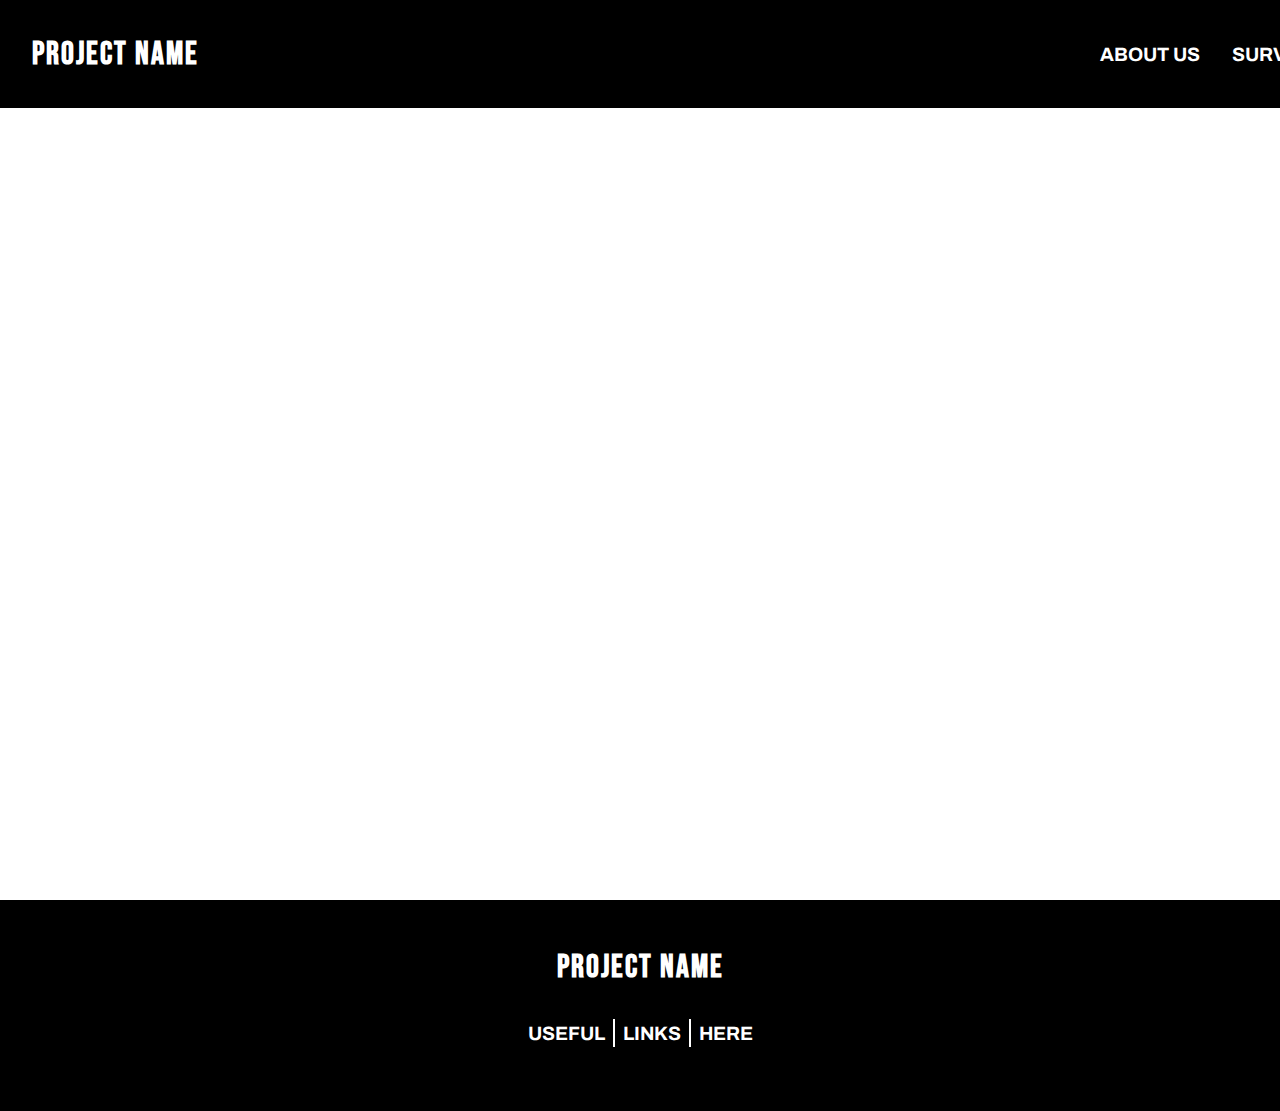
==== about.html @ e25fdb90 "Set up site skeleton" ====
<!DOCTYPE html>
<html lang="en">
	<head>
		<meta charset="UTF-8" />
		<meta name="viewport" content="width=device-width, initial-scale=1.0" />
		<title>IDK What's Our Team Name lol</title>
		<link rel="stylesheet" href="styles/style.css" />
		<link rel="stylesheet" href="styles/header.css" />
		<link rel="stylesheet" href="styles/footer.css" />
		<link rel="preconnect" href="https://fonts.googleapis.com" />
		<link rel="preconnect" href="https://fonts.gstatic.com" crossorigin />
		<link
			href="https://fonts.googleapis.com/css2?family=Archivo:wght@400;700&family=Bebas+Neue&display=swap"
			rel="stylesheet"
		/>
	</head>
	<body>
		<header>
			<nav>
				<h1><a href="index.html">PROJECT NAME</a></h1>
				<ul>
					<li><a href="about.html">ABOUT US</a></li>
					<li>
						<a
							href="https://docs.google.com/forms/d/e/1FAIpQLSdh_MtckWwGtiGXp7Ya_MJF53xPUh7fyo7ajUcm24FTbOCctQ/viewform?usp=sf_link"
							target="_blank"
							>SURVEY</a
						>
					</li>
				</ul>
			</nav>
		</header>
		<main></main>
		<footer>
			<h2>PROJECT NAME</h2>
			<nav>
				<ul>
					<li><a href="about.html">USEFUL</a></li>
					<span class="vl"></span>
					<li><a href="about.html">LINKS</a></li>
					<span class="vl"></span>
					<li><a href="about.html">HERE</a></li>
				</ul>
			</nav>
		</footer>
	</body>
</html>
---- styles/style.css ----
html {
	box-sizing: border-box;
	overflow-x: hidden;
}

body {
	margin: 0;
	font-family: "Archivo", sans-serif;
}

main {
	height: 88vh;
	width: 100%;
	max-width: 1400px;
	margin: 0 auto;
	padding: 0 2rem;
}

ul {
	padding-left: 0;
	list-style: none;
}
---- styles/header.css ----
header {
	background: black;
	color: white;
	height: 12vh;
	width: 100%;
}

header nav {
	display: flex;
	justify-content: space-between;
	align-items: center;
	height: 100%;
	margin: 0 auto;
	max-width: 1400px;
	width: 100%;
	padding: 0 2rem;
}

header h1 {
	font-family: "Bebas Neue", sans-serif;
	font-size: 2rem;
	letter-spacing: 2px;
}

header ul {
	display: flex;
	font-size: 1.2rem;
	gap: 2rem;
}

header li {
	display: flex;
	font-size: 1.2rem;
	gap: 2rem;
	font-weight: bold;
}

header a {
	text-decoration: none;
	color: inherit;
}
---- styles/footer.css ----
footer {
	background: black;
	color: white;
	display: flex;
	align-items: center;
	flex-direction: column;
	padding: 3rem 0;
}

footer h2 {
	font-family: "Bebas Neue", sans-serif;
	font-size: 2rem;
	letter-spacing: 2px;
	margin: 0;
	margin-bottom: 1rem;
}

footer ul {
	display: flex;
	align-items: center;
	gap: 0.5rem;
}

footer li {
	font-size: 1.2rem;
	font-weight: bold;
}

.vl {
	height: 28px;
	background: white;
	width: 2px;
}

footer a {
	text-decoration: none;
	color: inherit;
}
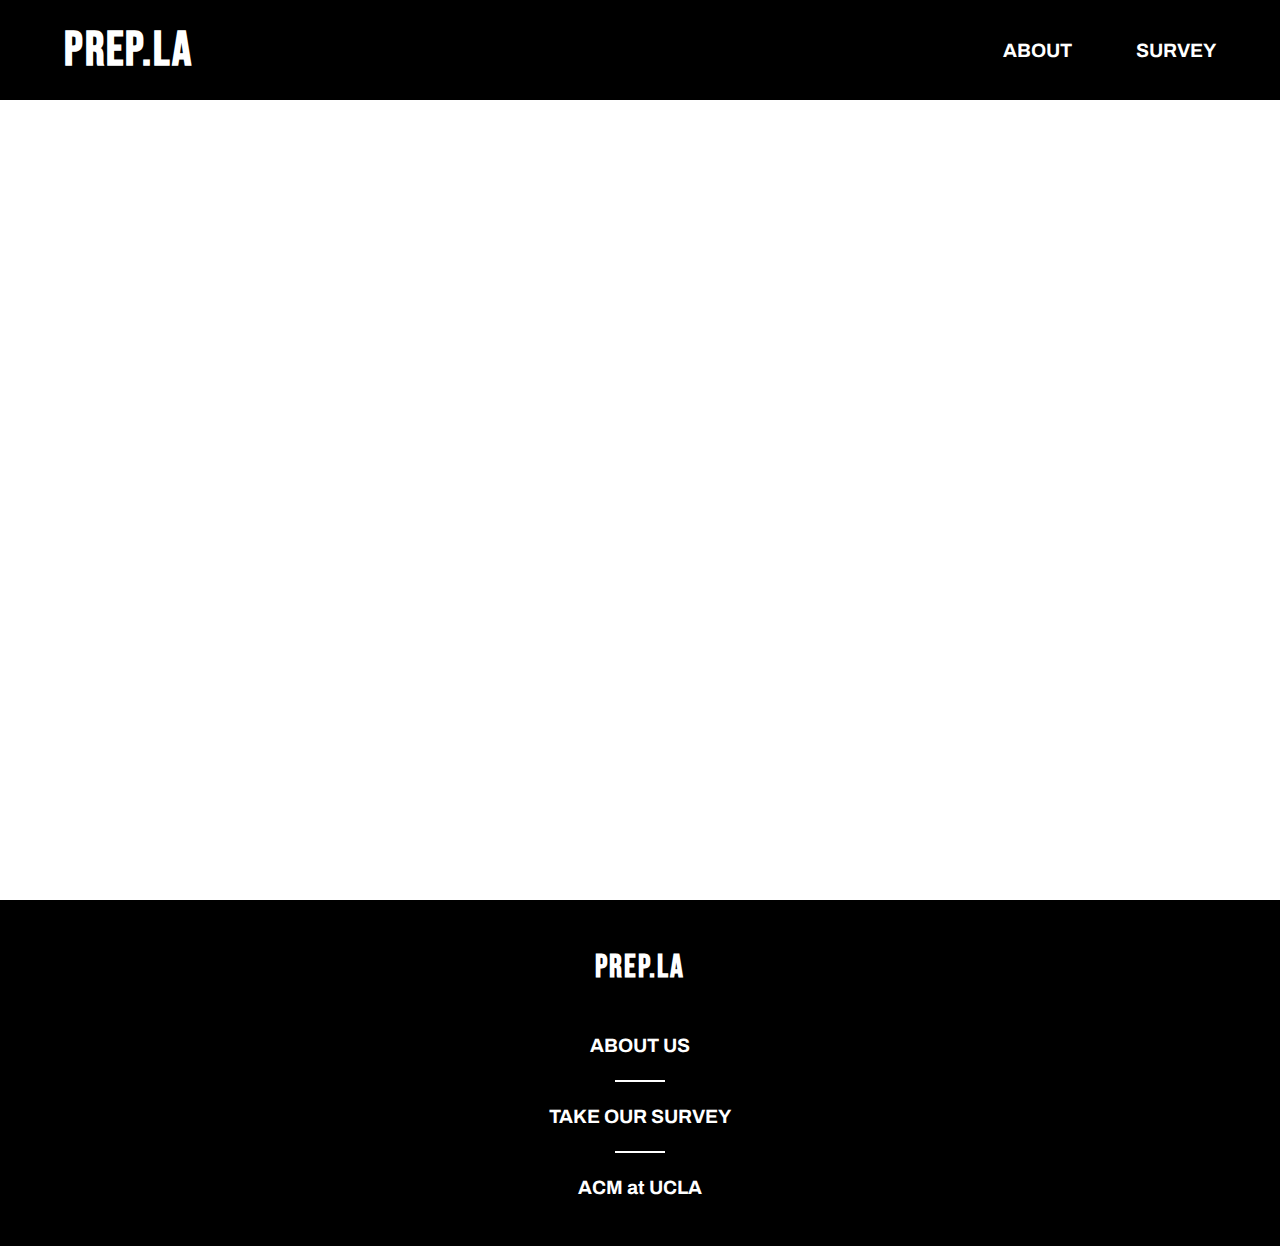
==== commit 90f9d137: "Add team name to header and footer" ====
--- a/about.html
+++ b/about.html
@@ -3,7 +3,7 @@
 	<head>
 		<meta charset="UTF-8" />
 		<meta name="viewport" content="width=device-width, initial-scale=1.0" />
-		<title>IDK What's Our Team Name lol</title>
+		<title>About Us | Prep.LA</title>
 		<link rel="stylesheet" href="styles/style.css" />
 		<link rel="stylesheet" href="styles/header.css" />
 		<link rel="stylesheet" href="styles/footer.css" />
@@ -17,9 +17,9 @@
 	<body>
 		<header>
 			<nav>
-				<h1><a href="index.html">PROJECT NAME</a></h1>
+				<h1><a href="index.html">PREP.LA</a></h1>
 				<ul>
-					<li><a href="about.html">ABOUT US</a></li>
+					<li><a href="about.html">ABOUT</a></li>
 					<li>
 						<a
 							href="https://docs.google.com/forms/d/e/1FAIpQLSdh_MtckWwGtiGXp7Ya_MJF53xPUh7fyo7ajUcm24FTbOCctQ/viewform?usp=sf_link"
@@ -32,14 +32,20 @@
 		</header>
 		<main></main>
 		<footer>
-			<h2>PROJECT NAME</h2>
+			<h2>PREP.LA</h2>
 			<nav>
 				<ul>
-					<li><a href="about.html">USEFUL</a></li>
-					<span class="vl"></span>
-					<li><a href="about.html">LINKS</a></li>
-					<span class="vl"></span>
-					<li><a href="about.html">HERE</a></li>
+					<li><a href="about.html">ABOUT US</a></li>
+					<hr />
+					<li>
+						<a
+							href="https://docs.google.com/forms/d/e/1FAIpQLSdh_MtckWwGtiGXp7Ya_MJF53xPUh7fyo7ajUcm24FTbOCctQ/viewform?usp=sf_link"
+							target="_blank"
+							>TAKE OUR SURVEY</a
+						>
+					</li>
+					<hr />
+					<li><a href="about.html">ACM at UCLA</a></li>
 				</ul>
 			</nav>
 		</footer>
--- a/styles/style.css
+++ b/styles/style.css
@@ -1,6 +1,7 @@
 html {
 	box-sizing: border-box;
 	overflow-x: hidden;
+	width: 100vw;
 }
 
 body {
@@ -9,14 +10,16 @@
 }
 
 main {
-	height: 88vh;
-	width: 100%;
-	max-width: 1400px;
-	margin: 0 auto;
-	padding: 0 2rem;
+	height: calc(100vh - 100px);
+	width: 100vw;
 }
 
 ul {
 	padding-left: 0;
 	list-style: none;
+	margin: 0;
+	margin-block-start: 0;
+	margin-block-end: 0;
+	padding-inline-start: 0;
+	display: block;
 }
--- a/styles/header.css
+++ b/styles/header.css
@@ -1,37 +1,38 @@
 header {
 	background: black;
 	color: white;
-	height: 12vh;
+	height: 100px;
 	width: 100%;
 }
 
 header nav {
 	display: flex;
-	justify-content: space-between;
 	align-items: center;
+	position: relative;
 	height: 100%;
 	margin: 0 auto;
-	max-width: 1400px;
 	width: 100%;
-	padding: 0 2rem;
 }
 
 header h1 {
 	font-family: "Bebas Neue", sans-serif;
-	font-size: 2rem;
+	font-size: 3rem;
 	letter-spacing: 2px;
+	position: absolute;
+	left: 4rem;
 }
 
 header ul {
 	display: flex;
 	font-size: 1.2rem;
-	gap: 2rem;
+	gap: 4rem;
+	position: absolute;
+	right: 4rem;
 }
 
 header li {
 	display: flex;
 	font-size: 1.2rem;
-	gap: 2rem;
 	font-weight: bold;
 }
 
--- a/styles/footer.css
+++ b/styles/footer.css
@@ -12,12 +12,13 @@
 	font-size: 2rem;
 	letter-spacing: 2px;
 	margin: 0;
-	margin-bottom: 1rem;
+	margin-bottom: 3rem;
 }
 
 footer ul {
 	display: flex;
 	align-items: center;
+	flex-direction: column;
 	gap: 0.5rem;
 }
 
@@ -26,10 +27,12 @@
 	font-weight: bold;
 }
 
-.vl {
-	height: 28px;
+footer hr {
+	height: 2px;
 	background: white;
-	width: 2px;
+	border: none;
+	width: 50px;
+	margin: 1rem 0;
 }
 
 footer a {
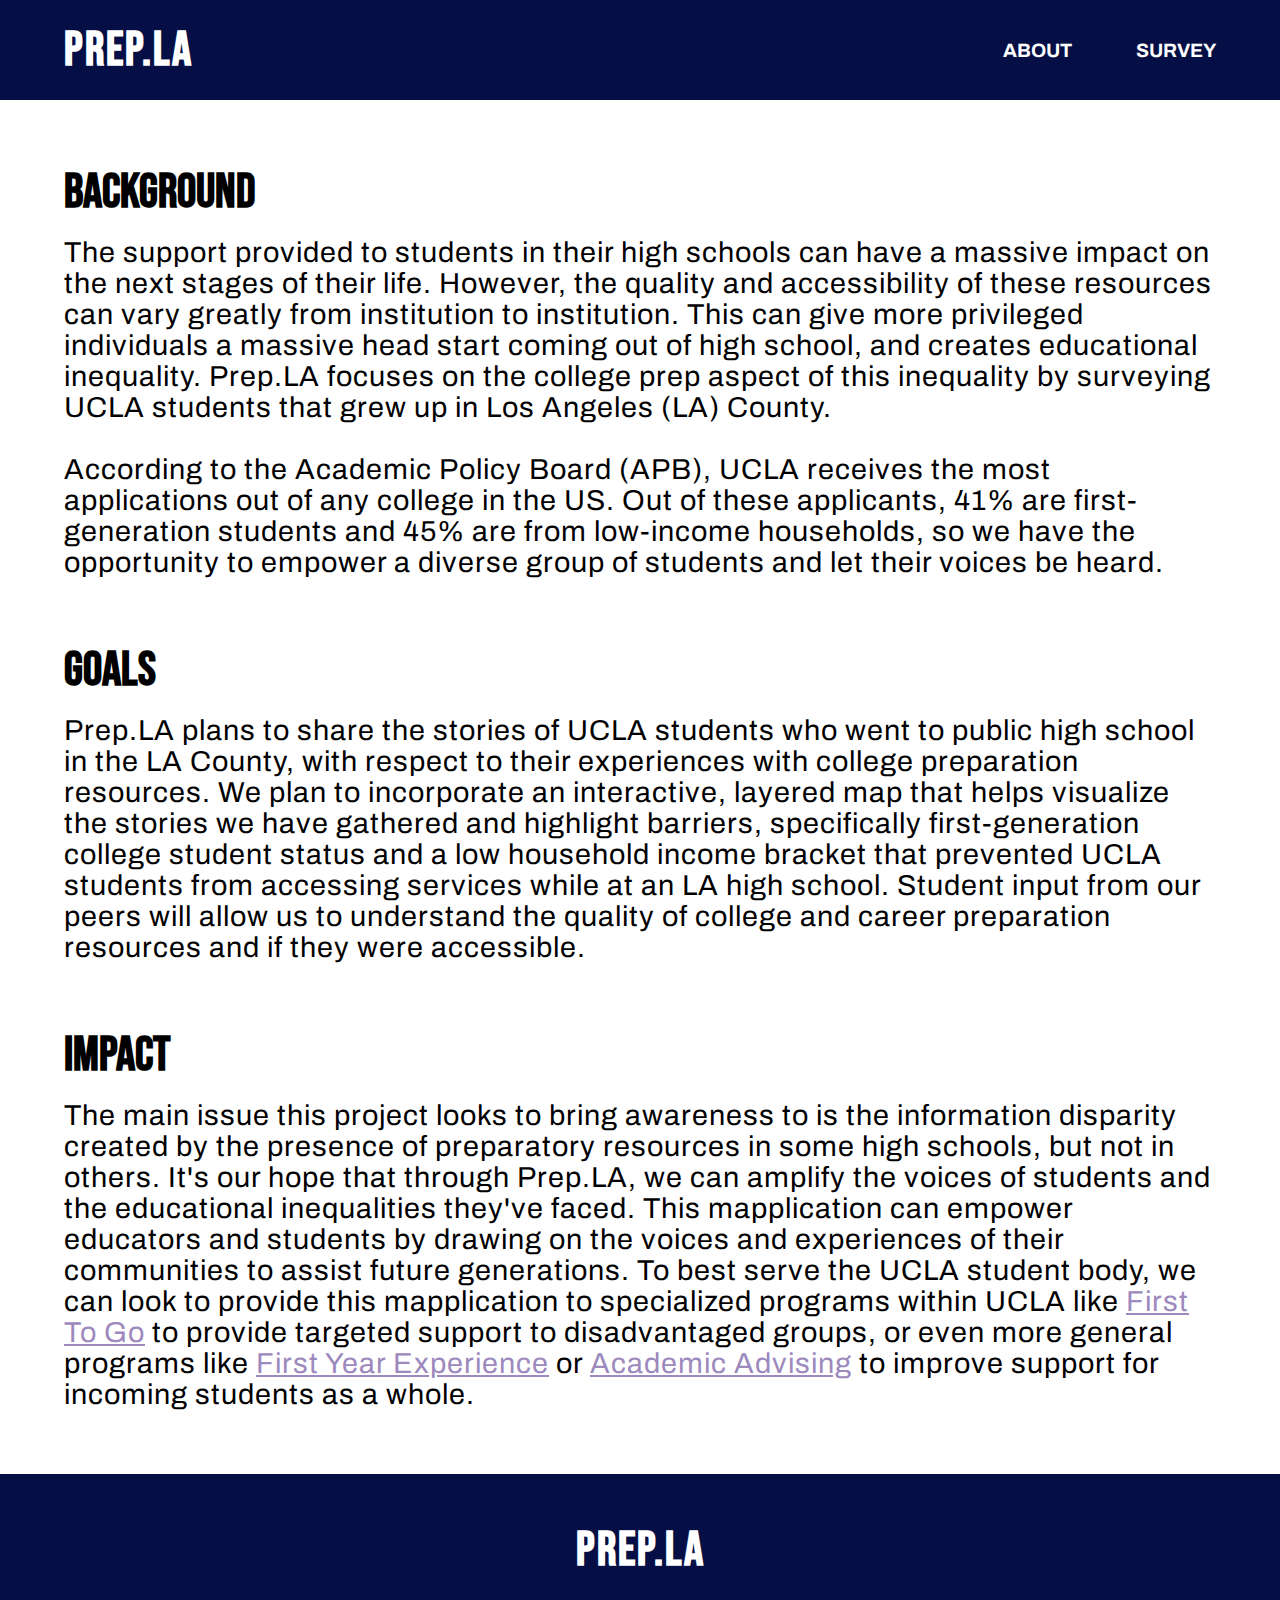
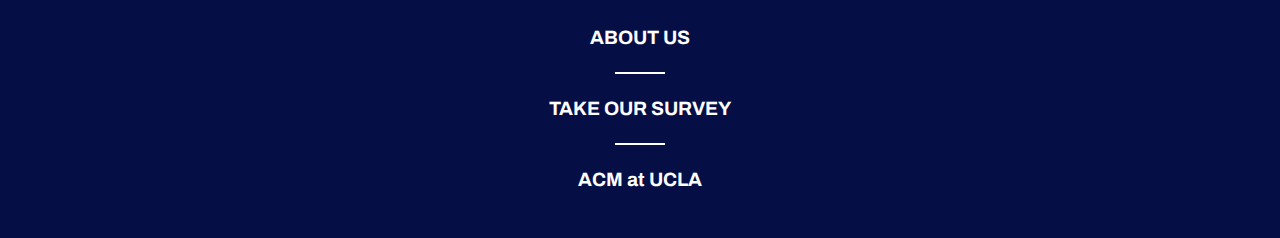
==== commit 812a9cbb: "Added content to about page" ====
--- a/about.html
+++ b/about.html
@@ -7,6 +7,7 @@
 		<link rel="stylesheet" href="styles/style.css" />
 		<link rel="stylesheet" href="styles/header.css" />
 		<link rel="stylesheet" href="styles/footer.css" />
+		<link rel="stylesheet" href="styles/about.css" />
 		<link rel="preconnect" href="https://fonts.googleapis.com" />
 		<link rel="preconnect" href="https://fonts.gstatic.com" crossorigin />
 		<link
@@ -30,7 +31,79 @@
 				</ul>
 			</nav>
 		</header>
-		<main></main>
+		<main>
+			<section>
+				<h2>BACKGROUND</h2>
+				<p>
+					The support provided to students in their high schools can
+					have a massive impact on the next stages of their life.
+					However, the quality and accessibility of these resources
+					can vary greatly from institution to institution. This can
+					give more privileged individuals a massive head start coming
+					out of high school, and creates educational inequality.
+					Prep.LA focuses on the college prep aspect of this
+					inequality by surveying UCLA students that grew up in Los
+					Angeles (LA) County.
+					<br />
+					<br />
+					According to the Academic Policy Board (APB), UCLA receives
+					the most applications out of any college in the US. Out of
+					these applicants, 41% are first-generation students and 45%
+					are from low-income households, so we have the opportunity
+					to empower a diverse group of students and let their voices
+					be heard.
+				</p>
+			</section>
+			<section>
+				<h2>GOALS</h2>
+				<p>
+					Prep.LA plans to share the stories of UCLA students who went
+					to public high school in the LA County, with respect to
+					their experiences with college preparation resources. We
+					plan to incorporate an interactive, layered map that helps
+					visualize the stories we have gathered and highlight
+					barriers, specifically first-generation college student
+					status and a low household income bracket that prevented
+					UCLA students from accessing services while at an LA high
+					school. Student input from our peers will allow us to
+					understand the quality of college and career preparation
+					resources and if they were accessible.
+				</p>
+			</section>
+			<section>
+				<h2>IMPACT</h2>
+				<p>
+					The main issue this project looks to bring awareness to is
+					the information disparity created by the presence of
+					preparatory resources in some high schools, but not in
+					others. It&apos;s our hope that through Prep.LA, we can
+					amplify the voices of students and the educational
+					inequalities they&apos;ve faced. This mapplication can
+					empower educators and students by drawing on the voices and
+					experiences of their communities to assist future
+					generations. To best serve the UCLA student body, we can
+					look to provide this mapplication to specialized programs
+					within UCLA like
+					<a href="https://firsttogo.ucla.edu/" target="_blank"
+						>First To Go</a
+					>
+					to provide targeted support to disadvantaged groups, or even
+					more general programs like
+					<a
+						href="https://firstyearexperience.ucla.edu/"
+						target="_blank"
+						>First Year Experience</a
+					>
+					or
+					<a
+						href="https://www.uclaextension.edu/student-support/academic-advising"
+						target="_blank"
+						>Academic Advising</a
+					>
+					to improve support for incoming students as a whole.
+				</p>
+			</section>
+		</main>
 		<footer>
 			<h2>PREP.LA</h2>
 			<nav>
--- a/styles/style.css
+++ b/styles/style.css
@@ -10,7 +10,7 @@
 }
 
 main {
-	height: calc(100vh - 100px);
+	min-height: calc(100vh - 100px);
 	width: 100vw;
 }
 
@@ -23,3 +23,7 @@
 	padding-inline-start: 0;
 	display: block;
 }
+
+a:hover {
+	color: rgb(157, 137, 189);
+}
--- a/styles/header.css
+++ b/styles/header.css
@@ -1,5 +1,5 @@
 header {
-	background: black;
+	background: rgb(5, 15, 70);
 	color: white;
 	height: 100px;
 	width: 100%;
--- a/styles/footer.css
+++ b/styles/footer.css
@@ -1,5 +1,5 @@
 footer {
-	background: black;
+	background: rgb(5, 15, 70);
 	color: white;
 	display: flex;
 	align-items: center;
@@ -9,7 +9,7 @@
 
 footer h2 {
 	font-family: "Bebas Neue", sans-serif;
-	font-size: 2rem;
+	font-size: 3rem;
 	letter-spacing: 2px;
 	margin: 0;
 	margin-bottom: 3rem;
--- a/styles/about.css
+++ b/styles/about.css
@@ -0,0 +1,29 @@
+main {
+	padding: 4rem 0;
+}
+
+section {
+	margin-bottom: 4rem;
+	padding: 0 4rem;
+}
+
+section:last-child {
+	margin-bottom: 0;
+}
+
+h2 {
+	font-family: "Bebas Neue", sans-serif;
+	font-size: 3rem;
+	margin: 0;
+	margin-bottom: 1rem;
+}
+
+p {
+	font-size: 1.8rem;
+	letter-spacing: 1px;
+	margin: 0;
+}
+
+a {
+	color: rgb(157, 137, 189);
+}
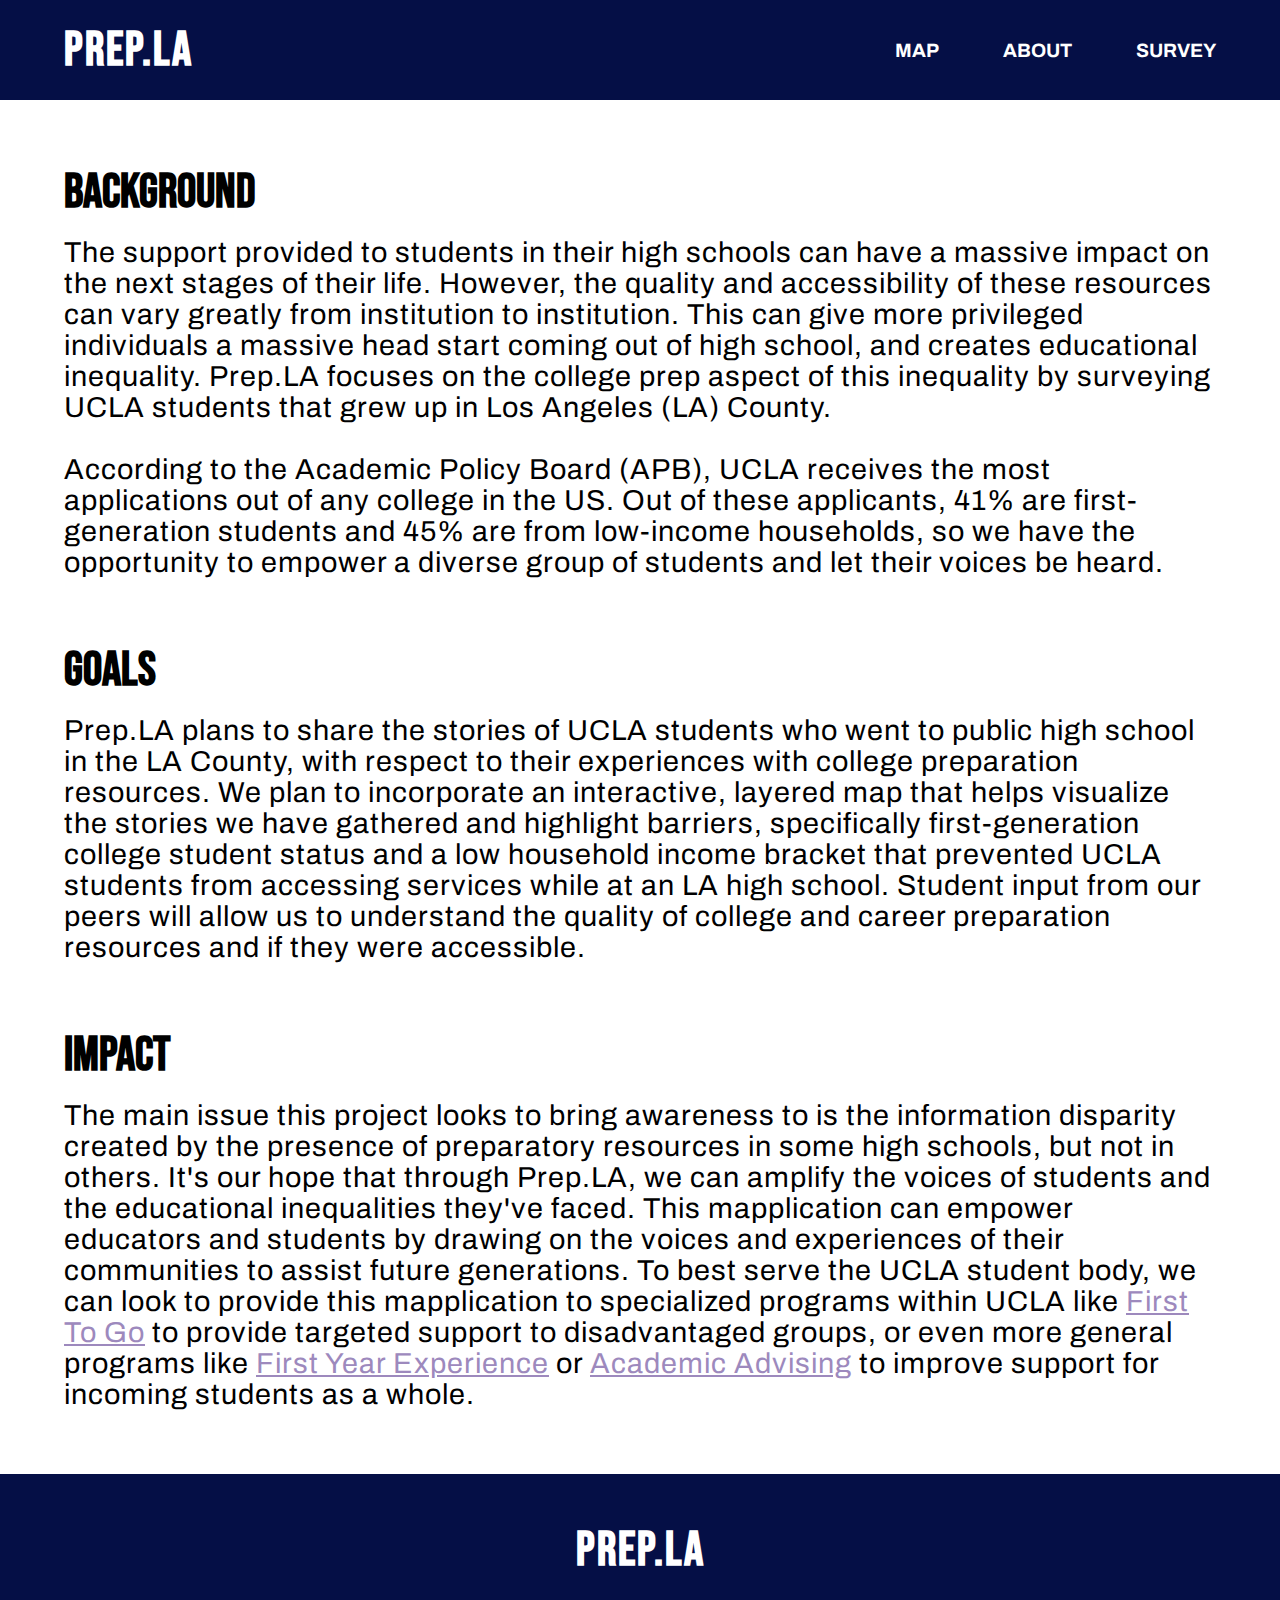
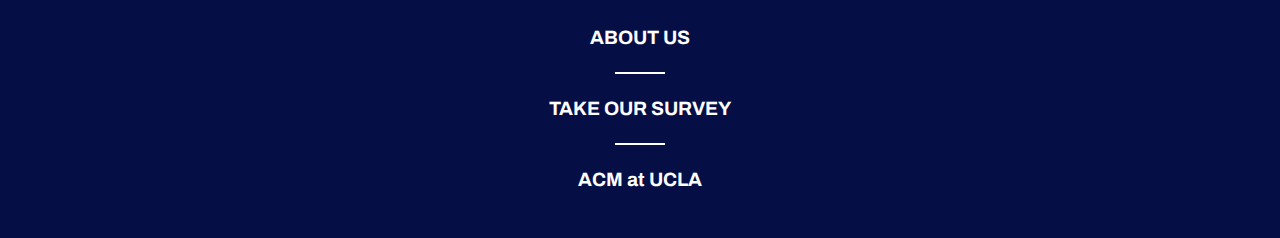
==== commit 45cfbeee: "Add map link to header, add info to popups, and fix pagination spacing" ====
--- a/about.html
+++ b/about.html
@@ -18,8 +18,9 @@
 	<body>
 		<header>
 			<nav>
-				<h1><a href="index.html">PREP.LA</a></h1>
+				<h1>PREP.LA</h1>
 				<ul>
+					<li><a href="index.html">MAP</a></li>
 					<li><a href="about.html">ABOUT</a></li>
 					<li>
 						<a
--- a/styles/style.css
+++ b/styles/style.css
@@ -10,7 +10,7 @@
 }
 
 main {
-	min-height: calc(100vh - 100px);
+  min-height: calc(100vh - 100px);
 	width: 100vw;
 }
 
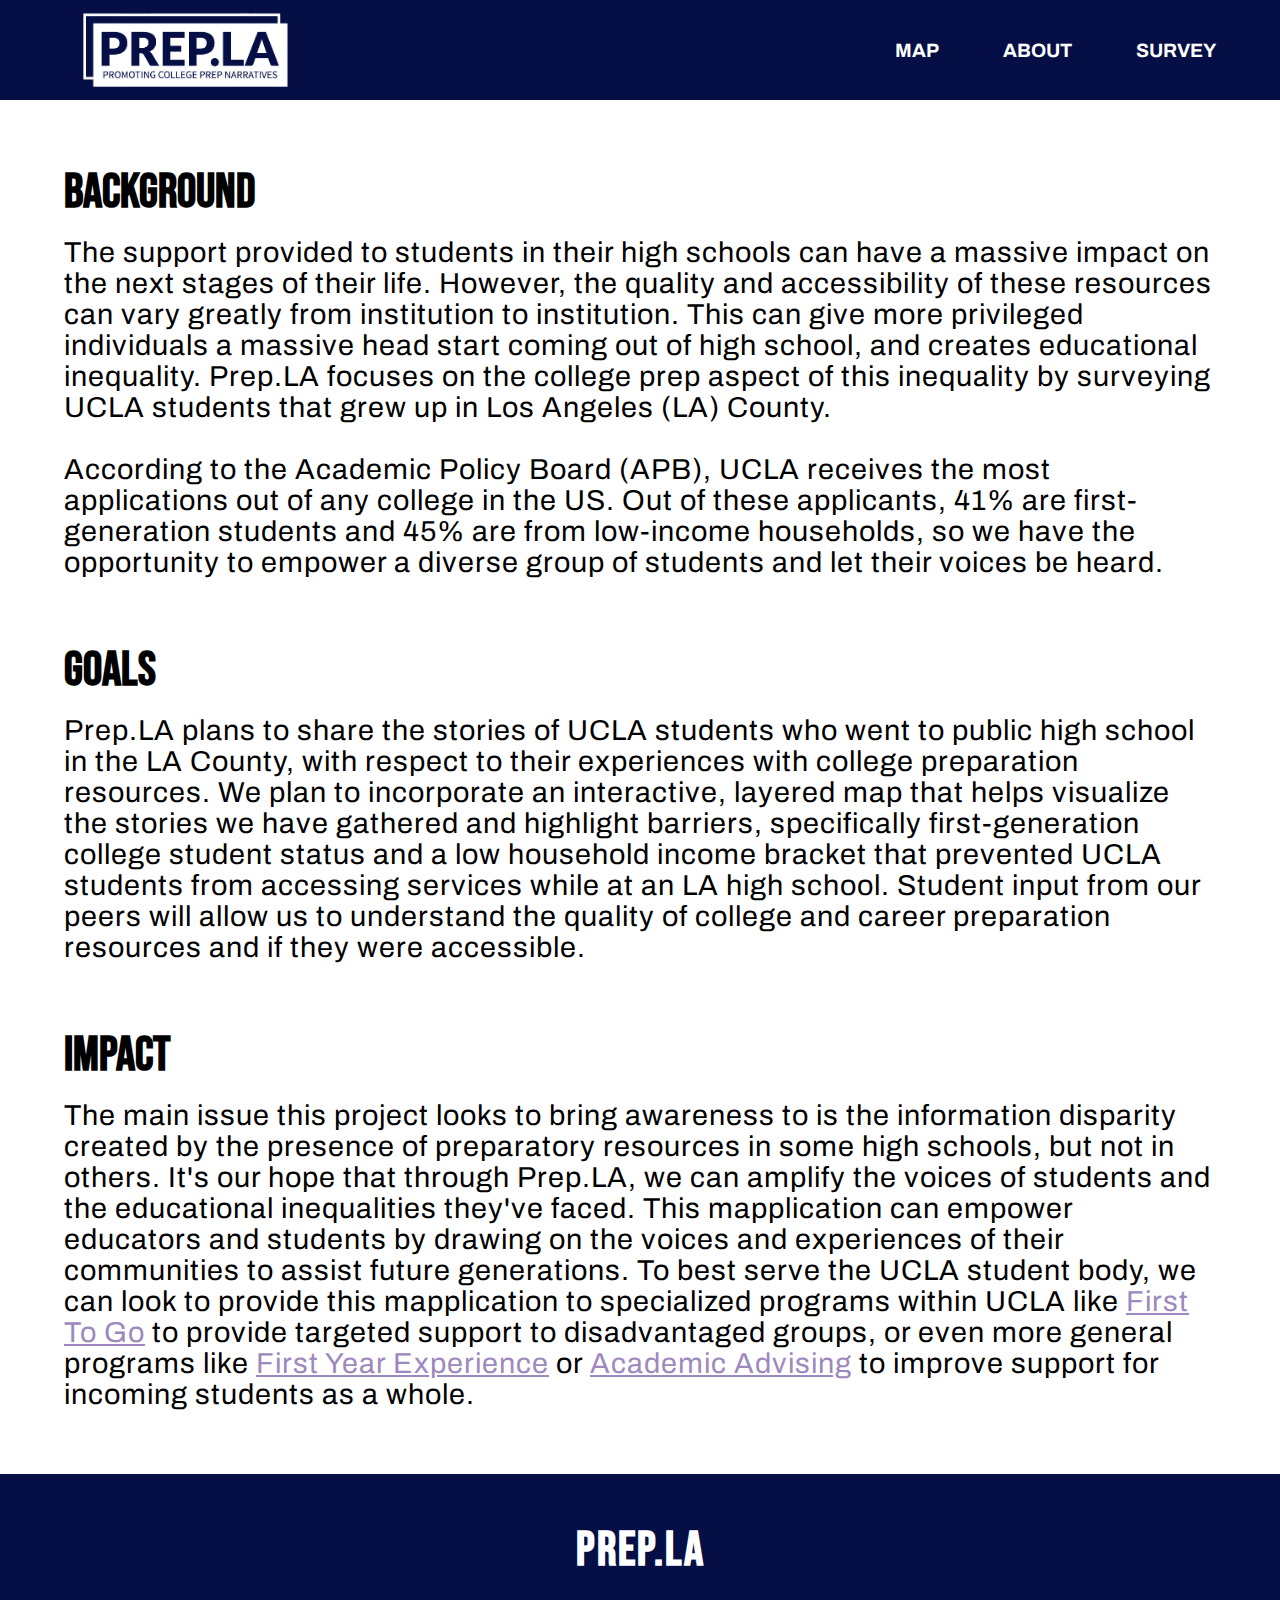
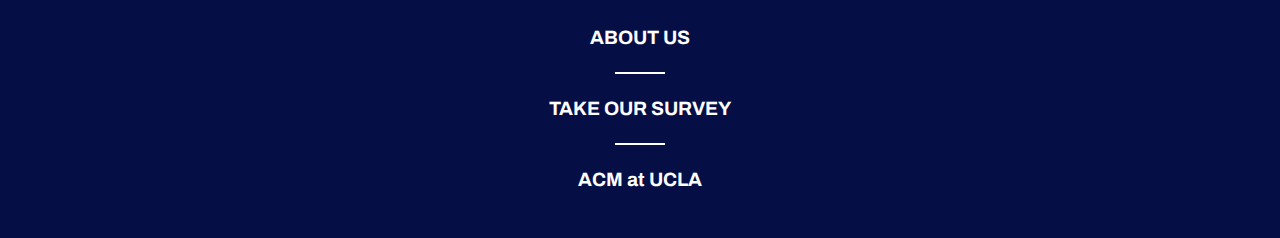
==== commit 0b73856e: "Added new logo and changed survey page to not link to GForm" ====
--- a/about.html
+++ b/about.html
@@ -1,127 +1,114 @@
 <!DOCTYPE html>
 <html lang="en">
-	<head>
-		<meta charset="UTF-8" />
-		<meta name="viewport" content="width=device-width, initial-scale=1.0" />
-		<title>About Us | Prep.LA</title>
-		<link rel="stylesheet" href="styles/style.css" />
-		<link rel="stylesheet" href="styles/header.css" />
-		<link rel="stylesheet" href="styles/footer.css" />
-		<link rel="stylesheet" href="styles/about.css" />
-		<link rel="preconnect" href="https://fonts.googleapis.com" />
-		<link rel="preconnect" href="https://fonts.gstatic.com" crossorigin />
-		<link
-			href="https://fonts.googleapis.com/css2?family=Archivo:wght@400;700&family=Bebas+Neue&display=swap"
-			rel="stylesheet"
-		/>
-	</head>
-	<body>
-		<header>
-			<nav>
-				<h1>PREP.LA</h1>
-				<ul>
-					<li><a href="index.html">MAP</a></li>
-					<li><a href="about.html">ABOUT</a></li>
-					<li>
-						<a
-							href="https://docs.google.com/forms/d/e/1FAIpQLSdh_MtckWwGtiGXp7Ya_MJF53xPUh7fyo7ajUcm24FTbOCctQ/viewform?usp=sf_link"
-							target="_blank"
-							>SURVEY</a
-						>
-					</li>
-				</ul>
-			</nav>
-		</header>
-		<main>
-			<section>
-				<h2>BACKGROUND</h2>
-				<p>
-					The support provided to students in their high schools can
-					have a massive impact on the next stages of their life.
-					However, the quality and accessibility of these resources
-					can vary greatly from institution to institution. This can
-					give more privileged individuals a massive head start coming
-					out of high school, and creates educational inequality.
-					Prep.LA focuses on the college prep aspect of this
-					inequality by surveying UCLA students that grew up in Los
-					Angeles (LA) County.
-					<br />
-					<br />
-					According to the Academic Policy Board (APB), UCLA receives
-					the most applications out of any college in the US. Out of
-					these applicants, 41% are first-generation students and 45%
-					are from low-income households, so we have the opportunity
-					to empower a diverse group of students and let their voices
-					be heard.
-				</p>
-			</section>
-			<section>
-				<h2>GOALS</h2>
-				<p>
-					Prep.LA plans to share the stories of UCLA students who went
-					to public high school in the LA County, with respect to
-					their experiences with college preparation resources. We
-					plan to incorporate an interactive, layered map that helps
-					visualize the stories we have gathered and highlight
-					barriers, specifically first-generation college student
-					status and a low household income bracket that prevented
-					UCLA students from accessing services while at an LA high
-					school. Student input from our peers will allow us to
-					understand the quality of college and career preparation
-					resources and if they were accessible.
-				</p>
-			</section>
-			<section>
-				<h2>IMPACT</h2>
-				<p>
-					The main issue this project looks to bring awareness to is
-					the information disparity created by the presence of
-					preparatory resources in some high schools, but not in
-					others. It&apos;s our hope that through Prep.LA, we can
-					amplify the voices of students and the educational
-					inequalities they&apos;ve faced. This mapplication can
-					empower educators and students by drawing on the voices and
-					experiences of their communities to assist future
-					generations. To best serve the UCLA student body, we can
-					look to provide this mapplication to specialized programs
-					within UCLA like
-					<a href="https://firsttogo.ucla.edu/" target="_blank"
-						>First To Go</a
-					>
-					to provide targeted support to disadvantaged groups, or even
-					more general programs like
-					<a
-						href="https://firstyearexperience.ucla.edu/"
-						target="_blank"
-						>First Year Experience</a
-					>
-					or
-					<a
-						href="https://www.uclaextension.edu/student-support/academic-advising"
-						target="_blank"
-						>Academic Advising</a
-					>
-					to improve support for incoming students as a whole.
-				</p>
-			</section>
-		</main>
-		<footer>
-			<h2>PREP.LA</h2>
-			<nav>
-				<ul>
-					<li><a href="about.html">ABOUT US</a></li>
-					<hr />
-					<li>
-						<a
-							href="https://docs.google.com/forms/d/e/1FAIpQLSdh_MtckWwGtiGXp7Ya_MJF53xPUh7fyo7ajUcm24FTbOCctQ/viewform?usp=sf_link"
-							target="_blank"
-							>TAKE OUR SURVEY</a
-						>
-					</li>
-					<hr />
-					<li><a href="about.html">ACM at UCLA</a></li>
-				</ul>
-			</nav>
-		</footer>
-	</body>
-</html>
+
+<head>
+	<meta charset="UTF-8" />
+	<meta name="viewport" content="width=device-width, initial-scale=1.0" />
+	<title>About Us | Prep.LA</title>
+	<link rel="stylesheet" href="styles/style.css" />
+	<link rel="stylesheet" href="styles/header.css" />
+	<link rel="stylesheet" href="styles/footer.css" />
+	<link rel="stylesheet" href="styles/about.css" />
+	<link rel="preconnect" href="https://fonts.googleapis.com" />
+	<link rel="preconnect" href="https://fonts.gstatic.com" crossorigin />
+	<link href="https://fonts.googleapis.com/css2?family=Archivo:wght@400;700&family=Bebas+Neue&display=swap"
+		rel="stylesheet" />
+</head>
+
+<body>
+	<header>
+		<nav>
+			<a href="index.html" id="logo-link">
+				<img id="logo" src="static/prepla_logo.png" alt="Prep.LA Logo" />
+			</a>
+			<ul>
+				<li><a href="index.html">MAP</a></li>
+				<li><a href="about.html">ABOUT</a></li>
+				<li>
+					<a href="survey.html">SURVEY</a>
+				</li>
+			</ul>
+		</nav>
+	</header>
+	<main>
+		<section>
+			<h2>BACKGROUND</h2>
+			<p>
+				The support provided to students in their high schools can
+				have a massive impact on the next stages of their life.
+				However, the quality and accessibility of these resources
+				can vary greatly from institution to institution. This can
+				give more privileged individuals a massive head start coming
+				out of high school, and creates educational inequality.
+				Prep.LA focuses on the college prep aspect of this
+				inequality by surveying UCLA students that grew up in Los
+				Angeles (LA) County.
+				<br />
+				<br />
+				According to the Academic Policy Board (APB), UCLA receives
+				the most applications out of any college in the US. Out of
+				these applicants, 41% are first-generation students and 45%
+				are from low-income households, so we have the opportunity
+				to empower a diverse group of students and let their voices
+				be heard.
+			</p>
+		</section>
+		<section>
+			<h2>GOALS</h2>
+			<p>
+				Prep.LA plans to share the stories of UCLA students who went
+				to public high school in the LA County, with respect to
+				their experiences with college preparation resources. We
+				plan to incorporate an interactive, layered map that helps
+				visualize the stories we have gathered and highlight
+				barriers, specifically first-generation college student
+				status and a low household income bracket that prevented
+				UCLA students from accessing services while at an LA high
+				school. Student input from our peers will allow us to
+				understand the quality of college and career preparation
+				resources and if they were accessible.
+			</p>
+		</section>
+		<section>
+			<h2>IMPACT</h2>
+			<p>
+				The main issue this project looks to bring awareness to is
+				the information disparity created by the presence of
+				preparatory resources in some high schools, but not in
+				others. It&apos;s our hope that through Prep.LA, we can
+				amplify the voices of students and the educational
+				inequalities they&apos;ve faced. This mapplication can
+				empower educators and students by drawing on the voices and
+				experiences of their communities to assist future
+				generations. To best serve the UCLA student body, we can
+				look to provide this mapplication to specialized programs
+				within UCLA like
+				<a href="https://firsttogo.ucla.edu/" target="_blank">First To Go</a>
+				to provide targeted support to disadvantaged groups, or even
+				more general programs like
+				<a href="https://firstyearexperience.ucla.edu/" target="_blank">First Year Experience</a>
+				or
+				<a href="https://www.uclaextension.edu/student-support/academic-advising" target="_blank">Academic
+					Advising</a>
+				to improve support for incoming students as a whole.
+			</p>
+		</section>
+	</main>
+	<footer>
+		<h2>PREP.LA</h2>
+		<nav>
+			<ul>
+				<li><a href="about.html">ABOUT US</a></li>
+				<hr />
+				<li>
+					<a href="https://docs.google.com/forms/d/e/1FAIpQLSdh_MtckWwGtiGXp7Ya_MJF53xPUh7fyo7ajUcm24FTbOCctQ/viewform?usp=sf_link"
+						target="_blank">TAKE OUR SURVEY</a>
+				</li>
+				<hr />
+				<li><a href="about.html">ACM at UCLA</a></li>
+			</ul>
+		</nav>
+	</footer>
+</body>
+
+</html>--- a/styles/header.css
+++ b/styles/header.css
@@ -40,3 +40,14 @@
 	text-decoration: none;
 	color: inherit;
 }
+
+#logo-link {
+  display: flex;
+  align-items: center;
+}
+
+#logo {
+  max-height: 80px; 
+  padding-right: 1rem; 
+  padding-left: 80px;
+}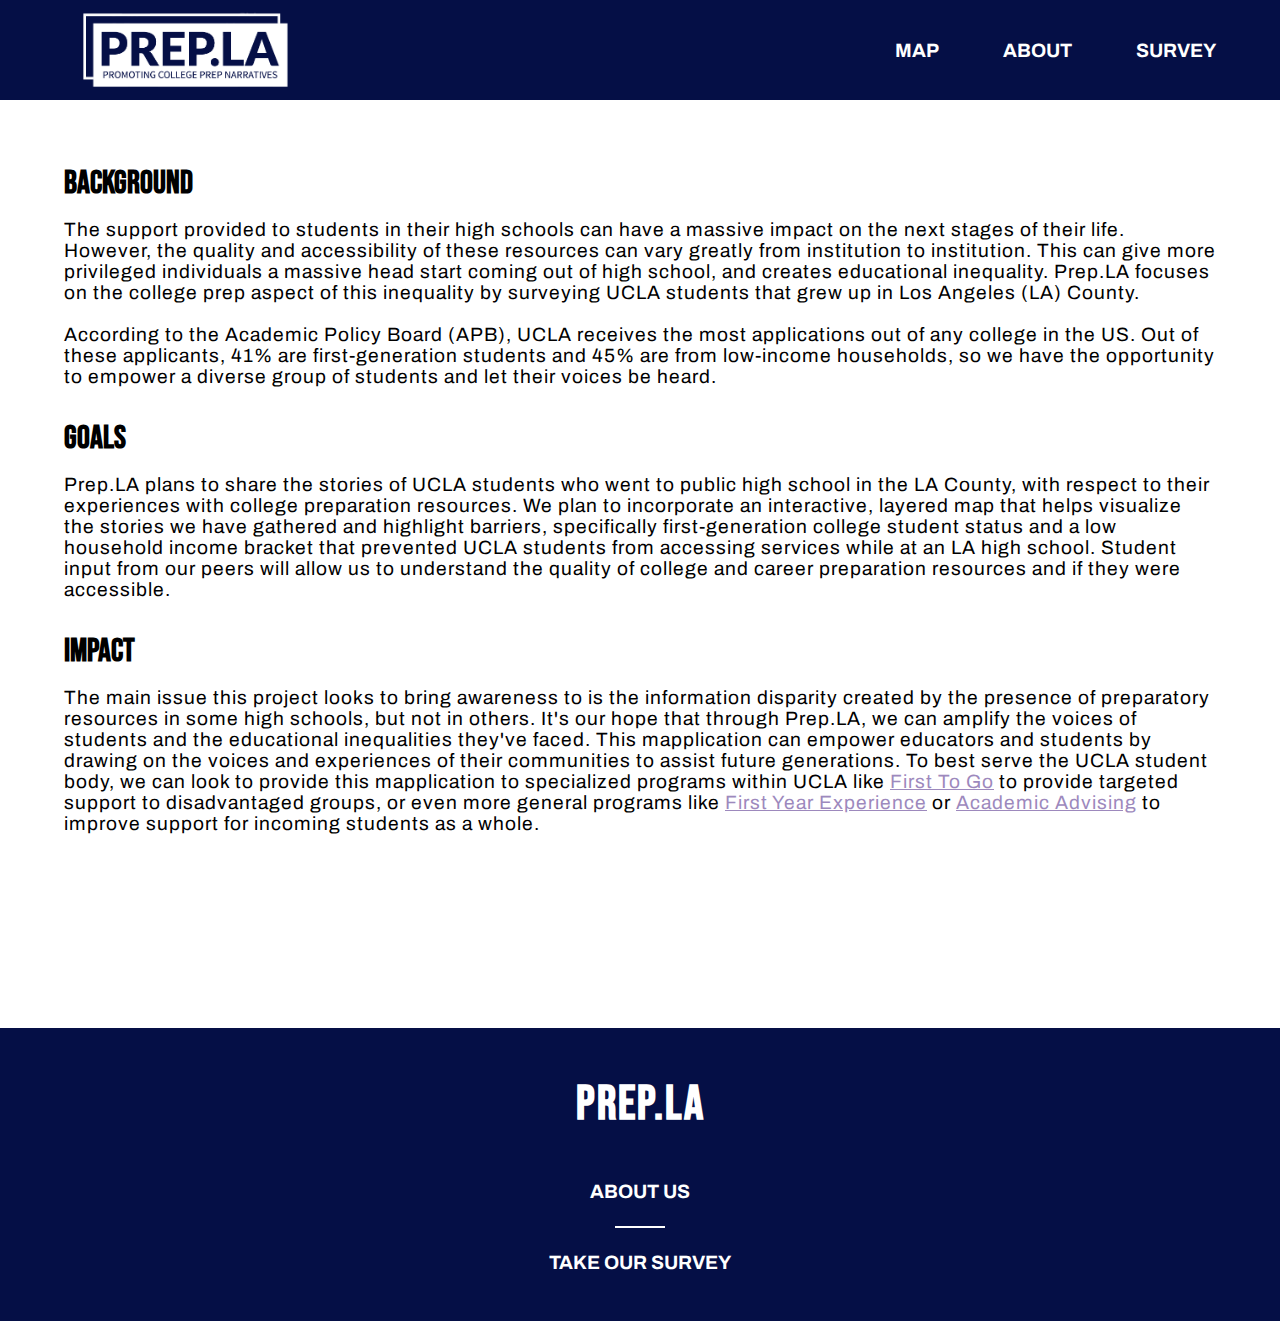
==== commit 0a88281b: "Removed ACM links from other pages" ====
--- a/about.html
+++ b/about.html
@@ -104,8 +104,8 @@
 					<a href="https://docs.google.com/forms/d/e/1FAIpQLSdh_MtckWwGtiGXp7Ya_MJF53xPUh7fyo7ajUcm24FTbOCctQ/viewform?usp=sf_link"
 						target="_blank">TAKE OUR SURVEY</a>
 				</li>
-				<hr />
-				<li><a href="about.html">ACM at UCLA</a></li>
+
+
 			</ul>
 		</nav>
 	</footer>
--- a/styles/style.css
+++ b/styles/style.css
@@ -10,7 +10,7 @@
 }
 
 main {
-  min-height: calc(100vh - 100px);
+	min-height: calc(100vh - 100px);
 	width: 100vw;
 }
 
--- a/styles/about.css
+++ b/styles/about.css
@@ -3,7 +3,7 @@
 }
 
 section {
-	margin-bottom: 4rem;
+	margin-bottom: 2rem;
 	padding: 0 4rem;
 }
 
@@ -13,13 +13,13 @@
 
 h2 {
 	font-family: "Bebas Neue", sans-serif;
-	font-size: 3rem;
+	font-size: 2rem;
 	margin: 0;
 	margin-bottom: 1rem;
 }
 
 p {
-	font-size: 1.8rem;
+	font-size: 1.2rem;
 	letter-spacing: 1px;
 	margin: 0;
 }
